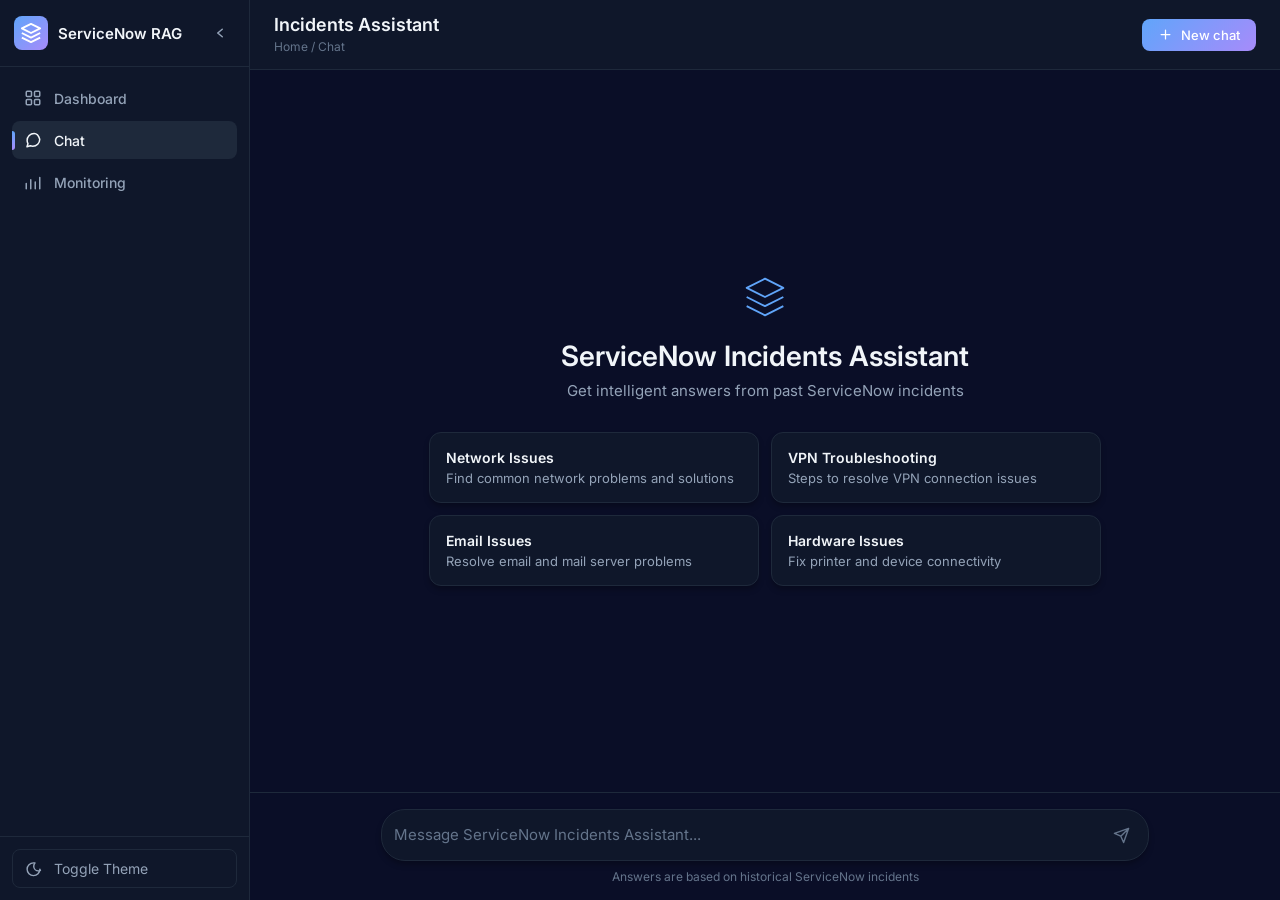
==== templates/chatgpt_style.html @ 2323ad56 "Updated UI, added multiple tools, refined the backend" ====
<!DOCTYPE html>
<html lang="en" data-theme="dark">
<head>
    <meta charset="UTF-8">
    <meta name="viewport" content="width=device-width, initial-scale=1.0">
    <title>ServiceNow RAG - Chat</title>
    <link rel="icon" type="image/x-icon" href="/static/favicon.ico">
    <link rel="preconnect" href="https://fonts.googleapis.com">
    <link rel="preconnect" href="https://fonts.gstatic.com" crossorigin>
    <link href="https://fonts.googleapis.com/css2?family=Inter:wght@300;400;500;600;700&display=swap" rel="stylesheet">
    <link rel="stylesheet" href="/static/sidenav.css">
    <link rel="stylesheet" href="/static/chat_shell.css">
</head>
<body>
    <div class="app-shell">
        <!-- Side Navigation (same as dashboard) -->
        <aside class="sidenav" id="sidenav">
            <div class="sidenav-header">
                <div class="brand">
                    <div class="brand-logo">
                        <svg width="22" height="22" viewBox="0 0 24 24" fill="none">
                            <path d="M12 2L2 7L12 12L22 7L12 2Z" stroke="currentColor" stroke-width="2" stroke-linejoin="round"/>
                            <path d="M2 17L12 22L22 17" stroke="currentColor" stroke-width="2" stroke-linejoin="round"/>
                            <path d="M2 12L12 17L22 12" stroke="currentColor" stroke-width="2" stroke-linejoin="round"/>
                        </svg>
                    </div>
                    <span class="brand-text">ServiceNow RAG</span>
                </div>
                <button class="sidenav-collapse-btn" onclick="toggleSidenav()" title="Collapse sidebar">
                    <svg width="18" height="18" viewBox="0 0 18 18" fill="none">
                        <path d="M11.25 5.25L6.75 9L11.25 12.75" stroke="currentColor" stroke-width="1.5" stroke-linecap="round" stroke-linejoin="round"/>
                    </svg>
                </button>
            </div>

            <nav class="sidenav-nav">
                <a href="/" class="sidenav-item">
                    <svg width="18" height="18" viewBox="0 0 18 18" fill="none">
                        <rect x="2.25" y="2.25" width="5.25" height="5.25" rx="1" stroke="currentColor" stroke-width="1.5"/>
                        <rect x="10.5" y="2.25" width="5.25" height="5.25" rx="1" stroke="currentColor" stroke-width="1.5"/>
                        <rect x="2.25" y="10.5" width="5.25" height="5.25" rx="1" stroke="currentColor" stroke-width="1.5"/>
                        <rect x="10.5" y="10.5" width="5.25" height="5.25" rx="1" stroke="currentColor" stroke-width="1.5"/>
                    </svg>
                    <span class="sidenav-label">Dashboard</span>
                </a>
                <a href="/chat" class="sidenav-item active">
                    <svg width="18" height="18" viewBox="0 0 18 18" fill="none">
                        <path d="M15.75 8.25C15.75 12.1455 12.6455 15.25 8.75 15.25C7.89245 15.25 7.07271 15.0984 6.31675 14.8261L3 15.75L3.99857 12.5921C3.44973 11.6973 3.125 10.6344 3.125 9.5C3.125 5.60448 6.22948 2.5 10.125 2.5C14.0205 2.5 15.75 8.25 15.75 8.25Z" stroke="currentColor" stroke-width="1.5" stroke-linecap="round" stroke-linejoin="round"/>
                    </svg>
                    <span class="sidenav-label">Chat</span>
                </a>
                <a href="/dashboard" class="sidenav-item">
                    <svg width="18" height="18" viewBox="0 0 18 18" fill="none">
                        <path d="M2.25 15.75V10.5M6.75 15.75V6.75M11.25 15.75V9M15.75 15.75V4.5" stroke="currentColor" stroke-width="1.5" stroke-linecap="round"/>
                    </svg>
                    <span class="sidenav-label">Monitoring</span>
                </a>
            </nav>

            <div class="sidenav-footer">
                <button class="theme-btn" onclick="toggleTheme()" title="Toggle theme">
                    <svg class="theme-icon sun" width="17" height="17" viewBox="0 0 18 18" fill="none">
                        <circle cx="9" cy="9" r="3.75" stroke="currentColor" stroke-width="1.5"/>
                        <path d="M9 1.5V3M9 15V16.5M16.5 9H15M3 9H1.5M14.303 3.697L13.243 4.757M4.757 13.243L3.697 14.303M14.303 14.303L13.243 13.243M4.757 4.757L3.697 3.697" stroke="currentColor" stroke-width="1.5" stroke-linecap="round"/>
                    </svg>
                    <svg class="theme-icon moon" width="17" height="17" viewBox="0 0 18 18" fill="none">
                        <path d="M15.75 9.75C15.75 13.4779 12.7279 16.5 9 16.5C5.27208 16.5 2.25 13.4779 2.25 9.75C2.25 6.02208 5.27208 3 9 3C9.53043 3 10.0391 3.0703 10.5234 3.19815C9.71324 4.08573 9.25 5.25873 9.25 6.54165C9.25 9.26557 11.476 11.4915 14.1999 11.4915C14.9742 11.4915 15.7015 11.326 16.3382 11.0321C16.0983 10.4859 15.75 10.0822 15.75 9.75Z" stroke="currentColor" stroke-width="1.5" stroke-linecap="round" stroke-linejoin="round"/>
                    </svg>
                    <span class="sidenav-label">Toggle Theme</span>
                </button>
            </div>
        </aside>

        <!-- Chat Main Area -->
        <div class="main-shell">
            <header class="topbar chat-topbar">
                <button class="sidenav-expand-btn" id="expandBtn" onclick="toggleSidenav()" title="Expand sidebar">
                    <svg width="18" height="18" viewBox="0 0 18 18" fill="none">
                        <path d="M6.75 5.25L11.25 9L6.75 12.75" stroke="currentColor" stroke-width="1.5" stroke-linecap="round" stroke-linejoin="round"/>
                    </svg>
                </button>
                <div class="topbar-title">
                    <h1>Incidents Assistant</h1>
                    <span class="topbar-breadcrumb">Home / Chat</span>
                </div>
                <div class="topbar-actions">
                    <button class="new-chat-btn" onclick="newChat()">
                        <svg width="15" height="15" viewBox="0 0 18 18" fill="none">
                            <path d="M9 3.75V14.25M3.75 9H14.25" stroke="currentColor" stroke-width="1.5" stroke-linecap="round"/>
                        </svg>
                        New chat
                    </button>
                </div>
            </header>

            <div class="chat-messages" id="messagesContainer">
                <div class="welcome-screen" id="welcomeScreen">
                    <div class="welcome-icon">
                        <svg width="44" height="44" viewBox="0 0 48 48" fill="none">
                            <path d="M24 4L4 14L24 24L44 14L24 4Z" stroke="currentColor" stroke-width="2" stroke-linejoin="round"/>
                            <path d="M4 34L24 44L44 34" stroke="currentColor" stroke-width="2" stroke-linejoin="round"/>
                            <path d="M4 24L24 34L44 24" stroke="currentColor" stroke-width="2" stroke-linejoin="round"/>
                        </svg>
                    </div>
                    <h1 class="welcome-title">ServiceNow Incidents Assistant</h1>
                    <p class="welcome-subtitle">Get intelligent answers from past ServiceNow incidents</p>
                    <div class="suggestions-grid">
                        <button class="suggestion-card" onclick="useSuggestion(this.dataset.q)" data-q="What are the most common network issues?">
                            <div class="suggestion-title">Network Issues</div>
                            <div class="suggestion-desc">Find common network problems and solutions</div>
                        </button>
                        <button class="suggestion-card" onclick="useSuggestion(this.dataset.q)" data-q="How to troubleshoot VPN connectivity?">
                            <div class="suggestion-title">VPN Troubleshooting</div>
                            <div class="suggestion-desc">Steps to resolve VPN connection issues</div>
                        </button>
                        <button class="suggestion-card" onclick="useSuggestion(this.dataset.q)" data-q="Email server outage solutions">
                            <div class="suggestion-title">Email Issues</div>
                            <div class="suggestion-desc">Resolve email and mail server problems</div>
                        </button>
                        <button class="suggestion-card" onclick="useSuggestion(this.dataset.q)" data-q="Printer connectivity problems">
                            <div class="suggestion-title">Hardware Issues</div>
                            <div class="suggestion-desc">Fix printer and device connectivity</div>
                        </button>
                    </div>
                </div>
                <div class="messages-list" id="messagesList" style="display: none;"></div>
            </div>

            <div class="chat-input-area">
                <div class="chat-input-wrapper">
                    <form id="chatForm" class="chat-input-form">
                        <textarea id="userInput" class="chat-textarea" placeholder="Message ServiceNow Incidents Assistant..." rows="1"></textarea>
                        <button type="submit" class="send-btn" id="sendBtn" disabled>
                            <svg width="17" height="17" viewBox="0 0 18 18" fill="none">
                                <path d="M16.5 1.5L8.25 9.75M16.5 1.5L11.25 16.5L8.25 9.75M16.5 1.5L1.5 6.75L8.25 9.75" stroke="currentColor" stroke-width="1.5" stroke-linecap="round" stroke-linejoin="round"/>
                            </svg>
                        </button>
                    </form>
                </div>
                <p class="chat-disclaimer">Answers are based on historical ServiceNow incidents</p>
            </div>
        </div>
    </div>

    <script src="/static/sidenav.js"></script>
    <script src="/static/chat.js"></script>
</body>
</html>
---- static/sidenav.css ----
:root[data-theme="dark"] {
    --bg-primary: #0a0e27;
    --bg-secondary: #0f172a;
    --bg-card: linear-gradient(135deg, #0f172a 0%, #1e293b 100%);
    --bg-tertiary: #1e293b;
    --bg-hover: #263348;
    --border-color: #1e293b;
    --border-strong: #334155;
    --text-primary: #f1f5f9;
    --text-secondary: #94a3b8;
    --text-tertiary: #64748b;
    --accent: #60a5fa;
    --accent-purple: #a78bfa;
    --positive: #10b981;
    --negative: #ef4444;
    --shadow: 0 4px 6px -1px rgba(0, 0, 0, 0.3);
    --sidenav-bg: #0f172a;
}

:root[data-theme="light"] {
    --bg-primary: #f1f5f9;
    --bg-secondary: #ffffff;
    --bg-card: linear-gradient(135deg, #ffffff 0%, #f8fafc 100%);
    --bg-tertiary: #e2e8f0;
    --bg-hover: #e2e8f0;
    --border-color: #e2e8f0;
    --border-strong: #cbd5e1;
    --text-primary: #0f172a;
    --text-secondary: #475569;
    --text-tertiary: #94a3b8;
    --accent: #2563eb;
    --accent-purple: #7c3aed;
    --positive: #059669;
    --negative: #dc2626;
    --shadow: 0 4px 6px -1px rgba(0, 0, 0, 0.08);
    --sidenav-bg: #ffffff;
}

* {
    margin: 0;
    padding: 0;
    box-sizing: border-box;
}

.app-shell {
    display: flex;
    height: 100vh;
    background: var(--bg-primary);
    color: var(--text-primary);
}

/* Side Navigation */
.sidenav {
    width: 250px;
    background: var(--sidenav-bg);
    border-right: 1px solid var(--border-color);
    display: flex;
    flex-direction: column;
    transition: width 0.2s ease, margin-left 0.2s ease;
    flex-shrink: 0;
    z-index: 50;
}

.sidenav.collapsed {
    width: 68px;
}

.sidenav-header {
    display: flex;
    align-items: center;
    justify-content: space-between;
    padding: 1rem 0.875rem;
    border-bottom: 1px solid var(--border-color);
    gap: 0.5rem;
}

.brand {
    display: flex;
    align-items: center;
    gap: 0.625rem;
    overflow: hidden;
}

.brand-logo {
    width: 34px;
    height: 34px;
    border-radius: 0.5rem;
    background: linear-gradient(135deg, var(--accent), var(--accent-purple));
    color: #fff;
    display: flex;
    align-items: center;
    justify-content: center;
    flex-shrink: 0;
}

.brand-text {
    font-size: 0.9375rem;
    font-weight: 600;
    white-space: nowrap;
    color: var(--text-primary);
}

.sidenav.collapsed .brand-text {
    display: none;
}

.sidenav-collapse-btn {
    background: transparent;
    color: var(--text-secondary);
    border: none;
    padding: 0.375rem;
    border-radius: 0.375rem;
    cursor: pointer;
    display: flex;
    align-items: center;
    justify-content: center;
    transition: background 0.15s;
    flex-shrink: 0;
}

.sidenav-collapse-btn:hover {
    background: var(--bg-hover);
    color: var(--text-primary);
}

.sidenav.collapsed .sidenav-collapse-btn svg {
    transform: rotate(180deg);
}

.sidenav-nav {
    flex: 1;
    padding: 0.75rem;
    display: flex;
    flex-direction: column;
    gap: 0.25rem;
}

.sidenav-nav .section-title {
    font-size: 0.6875rem;
    font-weight: 600;
    text-transform: uppercase;
    letter-spacing: 0.06em;
    color: var(--text-tertiary);
    padding: 0.5rem 0.75rem 0.375rem;
}

.sidenav.collapsed .sidenav-nav .section-title {
    visibility: hidden;
    height: 0;
    padding: 0;
}

.sidenav-item {
    display: flex;
    align-items: center;
    gap: 0.75rem;
    padding: 0.625rem 0.75rem;
    border-radius: 0.5rem;
    color: var(--text-secondary);
    text-decoration: none;
    font-size: 0.875rem;
    font-weight: 500;
    transition: all 0.15s;
    white-space: nowrap;
    overflow: hidden;
    position: relative;
}

.sidenav-item:hover {
    background: var(--bg-hover);
    color: var(--text-primary);
}

.sidenav-item.active {
    background: var(--bg-tertiary);
    color: var(--text-primary);
}

.sidenav-item.active::before {
    content: "";
    position: absolute;
    left: 0;
    top: 25%;
    height: 50%;
    width: 3px;
    border-radius: 0 3px 3px 0;
    background: linear-gradient(180deg, var(--accent), var(--accent-purple));
}

.sidenav-item svg {
    flex-shrink: 0;
}

.sidenav-label {
    white-space: nowrap;
}

.sidenav.collapsed .sidenav-label {
    display: none;
}

.sidenav.collapsed .sidenav-item {
    justify-content: center;
    padding: 0.625rem;
}

.sidenav-footer {
    padding: 0.75rem;
    border-top: 1px solid var(--border-color);
}

.theme-btn {
    width: 100%;
    display: flex;
    align-items: center;
    gap: 0.75rem;
    background: transparent;
    color: var(--text-secondary);
    border: 1px solid var(--border-color);
    padding: 0.625rem 0.75rem;
    border-radius: 0.5rem;
    cursor: pointer;
    font-size: 0.875rem;
    font-family: inherit;
    transition: all 0.15s;
    white-space: nowrap;
    overflow: hidden;
}

.theme-btn:hover {
    background: var(--bg-hover);
    color: var(--text-primary);
    border-color: var(--border-strong);
}

.sidenav.collapsed .theme-btn {
    justify-content: center;
    padding: 0.625rem;
}

.sidenav.collapsed .theme-btn .sidenav-label {
    display: none;
}

.theme-icon {
    flex-shrink: 0;
}

:root[data-theme="dark"] .theme-icon.sun {
    display: none;
}

:root[data-theme="dark"] .theme-icon.moon {
    display: block;
}

:root[data-theme="light"] .theme-icon.sun {
    display: block;
}

:root[data-theme="light"] .theme-icon.moon {
    display: none;
}

/* Main Shell */
.main-shell {
    flex: 1;
    display: flex;
    flex-direction: column;
    overflow: hidden;
    min-width: 0;
}

/* Topbar */
.topbar {
    display: flex;
    align-items: center;
    gap: 1rem;
    padding: 0.875rem 1.5rem;
    background: var(--bg-secondary);
    border-bottom: 1px solid var(--border-color);
}

.sidenav-expand-btn {
    display: none;
    background: transparent;
    color: var(--text-secondary);
    border: 1px solid var(--border-color);
    padding: 0.375rem;
    border-radius: 0.375rem;
    cursor: pointer;
    align-items: center;
    justify-content: center;
    transition: all 0.15s;
}

.sidenav.collapsed + .main-shell .sidenav-expand-btn {
    display: flex;
}

.sidenav-expand-btn:hover {
    background: var(--bg-hover);
    color: var(--text-primary);
}

.topbar-title h1 {
    font-size: 1.125rem;
    font-weight: 600;
    color: var(--text-primary);
}

.topbar-breadcrumb {
    font-size: 0.75rem;
    color: var(--text-tertiary);
}

.topbar-actions {
    margin-left: auto;
    display: flex;
    align-items: center;
    gap: 0.75rem;
}

.topbar-chat-link {
    display: flex;
    align-items: center;
    gap: 0.5rem;
    background: linear-gradient(135deg, var(--accent), var(--accent-purple));
    color: #fff;
    text-decoration: none;
    padding: 0.5rem 1rem;
    border-radius: 0.5rem;
    font-size: 0.8125rem;
    font-weight: 500;
    transition: opacity 0.15s;
}

.topbar-chat-link:hover {
    opacity: 0.9;
}

.last-update {
    color: var(--text-tertiary);
    font-size: 0.75rem;
}

/* Dashboard Body */
.dashboard-body {
    flex: 1;
    overflow-y: auto;
    padding: 1.5rem;
}

.dashboard-body::-webkit-scrollbar {
    width: 8px;
}

.dashboard-body::-webkit-scrollbar-thumb {
    background: var(--border-strong);
    border-radius: 4px;
}

/* Overrides for dashboard.css cards using variables */
.metrics-grid {
    display: grid;
    grid-template-columns: repeat(auto-fit, minmax(220px, 1fr));
    gap: 1rem;
    margin-bottom: 1.5rem;
}

.metric-card {
    background: var(--bg-card);
    border: 1px solid var(--border-color);
    border-radius: 0.75rem;
    padding: 1.25rem;
    box-shadow: var(--shadow);
    transition: all 0.2s;
}

.metric-card:hover {
    border-color: var(--border-strong);
}

.metric-header {
    display: flex;
    justify-content: space-between;
    align-items: center;
    margin-bottom: 0.75rem;
}

.metric-label {
    color: var(--text-secondary);
    font-size: 0.8125rem;
    font-weight: 500;
}

.status-indicator {
    width: 10px;
    height: 10px;
    border-radius: 50%;
    background: var(--positive);
    box-shadow: 0 0 10px rgba(16, 185, 129, 0.5);
}

.metric-value {
    font-size: 1.75rem;
    font-weight: 700;
    color: var(--text-primary);
    margin-bottom: 0.375rem;
}

.metric-change {
    font-size: 0.75rem;
    font-weight: 500;
}

.metric-change.positive {
    color: var(--positive);
}

.metric-change.neutral {
    color: var(--text-tertiary);
}

.metric-subtext {
    color: var(--text-tertiary);
    font-size: 0.75rem;
}

.charts-grid {
    display: grid;
    grid-template-columns: 2fr 1fr;
    gap: 1rem;
    margin-bottom: 1.5rem;
}

.chart-card {
    background: var(--bg-card);
    border: 1px solid var(--border-color);
    border-radius: 0.75rem;
    padding: 1.25rem;
    box-shadow: var(--shadow);
}

.chart-header {
    display: flex;
    justify-content: space-between;
    align-items: center;
    margin-bottom: 1rem;
}

.chart-title {
    font-size: 0.9375rem;
    font-weight: 600;
    color: var(--text-primary);
}

.bottom-grid {
    display: grid;
    grid-template-columns: 2fr 1fr;
    gap: 1rem;
    padding-bottom: 1rem;
}

.table-card,
.agent-info-card {
    background: var(--bg-card);
    border: 1px solid var(--border-color);
    border-radius: 0.75rem;
    overflow: hidden;
    box-shadow: var(--shadow);
}

.table-header {
    padding: 1rem 1.25rem;
    border-bottom: 1px solid var(--border-color);
}

.table-title {
    font-size: 0.9375rem;
    font-weight: 600;
    color: var(--text-primary);
}

.table-container {
    overflow-x: auto;
}

.data-table {
    width: 100%;
    border-collapse: collapse;
}

.data-table thead {
    background: var(--bg-tertiary);
}

.data-table th {
    padding: 0.75rem 1.25rem;
    text-align: left;
    font-size: 0.6875rem;
    font-weight: 600;
    color: var(--text-secondary);
    text-transform: uppercase;
    letter-spacing: 0.05em;
}

.data-table tbody tr {
    border-bottom: 1px solid var(--border-color);
    transition: background 0.2s;
}

.data-table tbody tr:hover {
    background: var(--bg-hover);
}

.data-table tbody tr:last-child {
    border-bottom: none;
}

.data-table td {
    padding: 0.875rem 1.25rem;
    font-size: 0.8125rem;
    color: var(--text-secondary);
}

.status-badge {
    display: inline-flex;
    align-items: center;
    padding: 0.25rem 0.625rem;
    border-radius: 0.375rem;
    font-size: 0.75rem;
    font-weight: 500;
}

.status-badge.success {
    background: rgba(16, 185, 129, 0.12);
    color: var(--positive);
}

.status-badge.error {
    background: rgba(239, 68, 68, 0.12);
    color: var(--negative);
}

.query-text {
    max-width: 250px;
    overflow: hidden;
    text-overflow: ellipsis;
    white-space: nowrap;
}

.agent-info {
    padding: 1rem 1.25rem;
}

.info-row {
    display: flex;
    justify-content: space-between;
    padding: 0.75rem 0;
    border-bottom: 1px solid var(--border-color);
}

.info-row:last-child {
    border-bottom: none;
}

.info-label {
    color: var(--text-secondary);
    font-size: 0.8125rem;
}

.info-value {
    color: var(--text-primary);
    font-size: 0.8125rem;
    font-weight: 500;
    text-align: right;
}

.refresh-btn {
    display: flex;
    align-items: center;
    gap: 0.5rem;
    background: var(--bg-tertiary);
    color: var(--text-primary);
    border: 1px solid var(--border-color);
    padding: 0.5rem 1rem;
    border-radius: 0.5rem;
    cursor: pointer;
    font-size: 0.8125rem;
    font-family: inherit;
    transition: all 0.15s;
}

.refresh-btn:hover {
    background: var(--bg-hover);
    border-color: var(--border-strong);
}

@media (max-width: 968px) {
    .charts-grid,
    .bottom-grid {
        grid-template-columns: 1fr;
    }

    .sidenav {
        position: absolute;
        height: 100vh;
        left: 0;
        top: 0;
        transform: translateX(0);
    }

    .sidenav.collapsed {
        transform: translateX(-250px);
    }

    .sidenav-expand-btn {
        display: flex;
    }
}

.refresh-btn.loading svg {
    animation: spin 0.8s linear infinite;
}

.refresh-btn.loading {
    opacity: 0.7;
    pointer-events: none;
}

@keyframes spin {
    to { transform: rotate(360deg); }
}
---- static/chat_shell.css ----
* {
    margin: 0;
    padding: 0;
    box-sizing: border-box;
}

body {
    font-family: 'Inter', -apple-system, BlinkMacSystemFont, 'Segoe UI', sans-serif;
    background: var(--bg-primary);
    color: var(--text-primary);
    height: 100vh;
    overflow: hidden;
}

.chat-topbar .new-chat-btn {
    display: flex;
    align-items: center;
    gap: 0.5rem;
    background: linear-gradient(135deg, var(--accent), var(--accent-purple));
    color: #fff;
    border: none;
    padding: 0.5rem 1rem;
    border-radius: 0.5rem;
    font-size: 0.8125rem;
    font-weight: 500;
    font-family: inherit;
    cursor: pointer;
    transition: opacity 0.15s;
}

.chat-topbar .new-chat-btn:hover {
    opacity: 0.9;
}

.chat-messages {
    flex: 1;
    overflow-y: auto;
    overflow-x: hidden;
    display: flex;
    flex-direction: column;
}

.chat-messages::-webkit-scrollbar {
    width: 8px;
}

.chat-messages::-webkit-scrollbar-thumb {
    background: var(--border-strong);
    border-radius: 4px;
}

.welcome-screen {
    max-width: 720px;
    margin: 0 auto;
    padding: 2.5rem 1.5rem;
    text-align: center;
    width: 100%;
    display: flex;
    flex-direction: column;
    justify-content: center;
    flex: 1;
}

.welcome-icon {
    color: var(--accent);
    display: flex;
    justify-content: center;
    margin-bottom: 1.25rem;
}

.welcome-title {
    font-size: 1.75rem;
    font-weight: 600;
    color: var(--text-primary);
    margin-bottom: 0.5rem;
}

.welcome-subtitle {
    font-size: 0.9375rem;
    color: var(--text-secondary);
    margin-bottom: 2rem;
}

.suggestions-grid {
    display: grid;
    grid-template-columns: repeat(2, 1fr);
    gap: 0.75rem;
}

.suggestion-card {
    background: var(--bg-secondary);
    border: 1px solid var(--border-color);
    padding: 1rem;
    border-radius: 0.75rem;
    text-align: left;
    cursor: pointer;
    transition: all 0.15s;
    color: var(--text-primary);
    font-family: inherit;
    box-shadow: var(--shadow);
}

.suggestion-card:hover {
    background: var(--bg-hover);
    border-color: var(--border-strong);
    transform: translateY(-1px);
}

.suggestion-title {
    font-weight: 600;
    font-size: 0.875rem;
    margin-bottom: 0.25rem;
    color: var(--text-primary);
}

.suggestion-desc {
    font-size: 0.8125rem;
    color: var(--text-secondary);
}

.messages-list {
    max-width: 768px;
    margin: 0 auto;
    padding: 1.5rem 1.5rem;
    width: 100%;
}

.message {
    padding: 1.25rem 0;
}

.message.user {
    background: var(--bg-tertiary);
    margin: 0 -100vw;
    padding: 1.25rem calc(100vw + 1.5rem);
    border-top: 1px solid var(--border-color);
    border-bottom: 1px solid var(--border-color);
}

.message-inner {
    max-width: 768px;
    margin: 0 auto;
    width: 100%;
    display: flex;
    gap: 1rem;
}

.message-avatar {
    width: 30px;
    height: 30px;
    border-radius: 0.375rem;
    display: flex;
    align-items: center;
    justify-content: center;
    flex-shrink: 0;
    background: linear-gradient(135deg, var(--accent), var(--accent-purple));
    color: #fff;
}

.message.user .message-avatar {
    background: var(--bg-hover);
    color: var(--text-secondary);
    border: 1px solid var(--border-color);
}

.message-text {
    flex: 1;
    line-height: 1.75;
    font-size: 0.9375rem;
    white-space: pre-wrap;
    word-break: break-word;
    color: var(--text-primary);
}

.chat-input-area {
    border-top: 1px solid var(--border-color);
    padding: 1rem 1.5rem;
    background: var(--bg-primary);
}

.chat-input-wrapper {
    max-width: 768px;
    margin: 0 auto;
}

.chat-input-form {
    display: flex;
    gap: 0.5rem;
    align-items: flex-end;
    background: var(--bg-secondary);
    border: 1px solid var(--border-color);
    border-radius: 1.5rem;
    padding: 0.625rem 0.75rem;
    transition: border-color 0.15s;
    box-shadow: var(--shadow);
}

.chat-input-form:focus-within {
    border-color: var(--accent);
}

.chat-textarea {
    flex: 1;
    background: transparent;
    border: none;
    color: var(--text-primary);
    font-size: 0.9375rem;
    resize: none;
    max-height: 200px;
    outline: none;
    line-height: 1.5;
    font-family: inherit;
    padding: 0.25rem 0;
}

.chat-textarea::placeholder {
    color: var(--text-tertiary);
}

.send-btn {
    background: transparent;
    color: var(--text-tertiary);
    border: none;
    padding: 0.375rem;
    border-radius: 0.375rem;
    cursor: not-allowed;
    display: flex;
    align-items: center;
    justify-content: center;
    transition: all 0.15s;
    flex-shrink: 0;
}

.send-btn:not(:disabled) {
    color: var(--text-primary);
    cursor: pointer;
}

.send-btn:not(:disabled):hover {
    background: var(--bg-hover);
}

.chat-disclaimer {
    text-align: center;
    font-size: 0.75rem;
    color: var(--text-tertiary);
    margin-top: 0.5rem;
}

.typing-indicator {
    display: flex;
    gap: 0.375rem;
    padding: 0.5rem 0;
}

.typing-dot {
    width: 8px;
    height: 8px;
    border-radius: 50%;
    background: var(--text-tertiary);
    animation: blink 1.4s infinite;
}

.typing-dot:nth-child(2) { animation-delay: 0.2s; }
.typing-dot:nth-child(3) { animation-delay: 0.4s; }

@keyframes blink {
    0%, 60%, 100% { transform: translateY(0); opacity: 0.4; }
    30% { transform: translateY(-8px); opacity: 1; }
}

@media (max-width: 768px) {
    .suggestions-grid {
        grid-template-columns: 1fr;
    }

    .welcome-title {
        font-size: 1.5rem;
    }
}
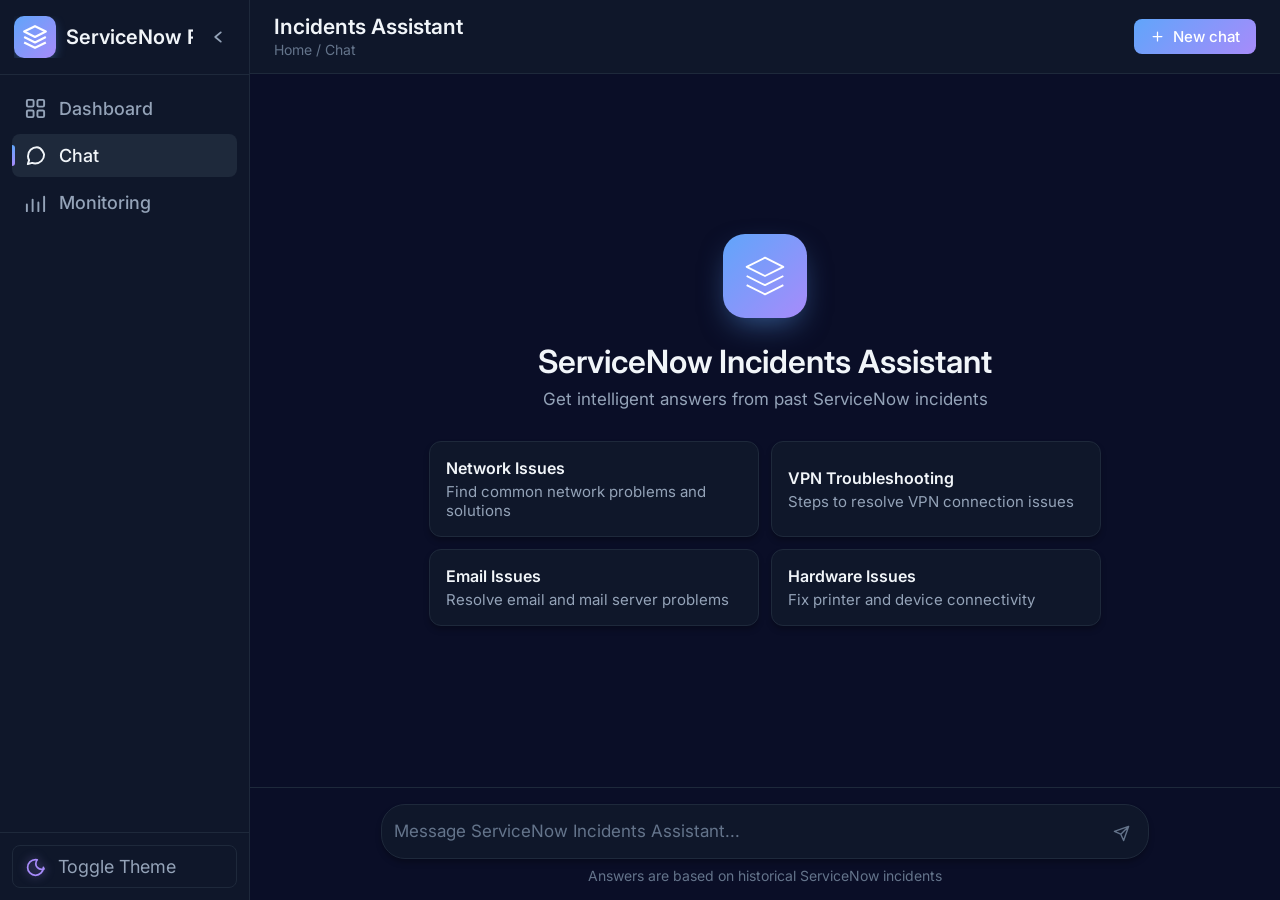
==== commit 8273ce64: "Updated DB details" ====
--- a/templates/chatgpt_style.html
+++ b/templates/chatgpt_style.html
@@ -4,7 +4,11 @@
     <meta charset="UTF-8">
     <meta name="viewport" content="width=device-width, initial-scale=1.0">
     <title>ServiceNow RAG - Chat</title>
-    <link rel="icon" type="image/x-icon" href="/static/favicon.ico">
+    <link rel="icon" type="image/svg+xml" href="/static/favicon.svg">
+    <link rel="icon" type="image/x-icon" sizes="16x16 32x32 48x48" href="/static/favicon.ico">
+    <link rel="icon" type="image/png" sizes="32x32" href="/static/favicon-32.png">
+    <link rel="icon" type="image/png" sizes="192x192" href="/static/icon-192.png">
+    <link rel="apple-touch-icon" href="/static/apple-touch-icon.png">
     <link rel="preconnect" href="https://fonts.googleapis.com">
     <link rel="preconnect" href="https://fonts.gstatic.com" crossorigin>
     <link href="https://fonts.googleapis.com/css2?family=Inter:wght@300;400;500;600;700&display=swap" rel="stylesheet">
--- a/static/sidenav.css
+++ b/static/sidenav.css
@@ -94,7 +94,7 @@
 }
 
 .brand-text {
-    font-size: 0.9375rem;
+    font-size: 1.25rem;
     font-weight: 600;
     white-space: nowrap;
     color: var(--text-primary);
@@ -136,7 +136,7 @@
 }
 
 .sidenav-nav .section-title {
-    font-size: 0.6875rem;
+    font-size: 0.9375rem;
     font-weight: 600;
     text-transform: uppercase;
     letter-spacing: 0.06em;
@@ -158,7 +158,7 @@
     border-radius: 0.5rem;
     color: var(--text-secondary);
     text-decoration: none;
-    font-size: 0.875rem;
+    font-size: 1.125rem;
     font-weight: 500;
     transition: all 0.15s;
     white-space: nowrap;
@@ -220,7 +220,7 @@
     padding: 0.625rem 0.75rem;
     border-radius: 0.5rem;
     cursor: pointer;
-    font-size: 0.875rem;
+    font-size: 1.125rem;
     font-family: inherit;
     transition: all 0.15s;
     white-space: nowrap;
@@ -304,13 +304,13 @@
 }
 
 .topbar-title h1 {
-    font-size: 1.125rem;
+    font-size: 1.3125rem;
     font-weight: 600;
     color: var(--text-primary);
 }
 
 .topbar-breadcrumb {
-    font-size: 0.75rem;
+    font-size: 0.875rem;
     color: var(--text-tertiary);
 }
 
@@ -330,7 +330,7 @@
     text-decoration: none;
     padding: 0.5rem 1rem;
     border-radius: 0.5rem;
-    font-size: 0.8125rem;
+    font-size: 0.9375rem;
     font-weight: 500;
     transition: opacity 0.15s;
 }
@@ -341,7 +341,7 @@
 
 .last-update {
     color: var(--text-tertiary);
-    font-size: 0.75rem;
+    font-size: 0.875rem;
 }
 
 /* Dashboard Body */
@@ -390,7 +390,7 @@
 
 .metric-label {
     color: var(--text-secondary);
-    font-size: 0.8125rem;
+    font-size: 0.9375rem;
     font-weight: 500;
 }
 
@@ -403,14 +403,14 @@
 }
 
 .metric-value {
-    font-size: 1.75rem;
+    font-size: 2rem;
     font-weight: 700;
     color: var(--text-primary);
     margin-bottom: 0.375rem;
 }
 
 .metric-change {
-    font-size: 0.75rem;
+    font-size: 0.875rem;
     font-weight: 500;
 }
 
@@ -424,7 +424,7 @@
 
 .metric-subtext {
     color: var(--text-tertiary);
-    font-size: 0.75rem;
+    font-size: 0.875rem;
 }
 
 .charts-grid {
@@ -450,7 +450,7 @@
 }
 
 .chart-title {
-    font-size: 0.9375rem;
+    font-size: 1.0625rem;
     font-weight: 600;
     color: var(--text-primary);
 }
@@ -477,7 +477,7 @@
 }
 
 .table-title {
-    font-size: 0.9375rem;
+    font-size: 1.0625rem;
     font-weight: 600;
     color: var(--text-primary);
 }
@@ -498,7 +498,7 @@
 .data-table th {
     padding: 0.75rem 1.25rem;
     text-align: left;
-    font-size: 0.6875rem;
+    font-size: 0.8125rem;
     font-weight: 600;
     color: var(--text-secondary);
     text-transform: uppercase;
@@ -520,7 +520,7 @@
 
 .data-table td {
     padding: 0.875rem 1.25rem;
-    font-size: 0.8125rem;
+    font-size: 0.9375rem;
     color: var(--text-secondary);
 }
 
@@ -529,7 +529,7 @@
     align-items: center;
     padding: 0.25rem 0.625rem;
     border-radius: 0.375rem;
-    font-size: 0.75rem;
+    font-size: 0.875rem;
     font-weight: 500;
 }
 
@@ -567,12 +567,12 @@
 
 .info-label {
     color: var(--text-secondary);
-    font-size: 0.8125rem;
+    font-size: 0.9375rem;
 }
 
 .info-value {
     color: var(--text-primary);
-    font-size: 0.8125rem;
+    font-size: 0.9375rem;
     font-weight: 500;
     text-align: right;
 }
@@ -587,7 +587,7 @@
     padding: 0.5rem 1rem;
     border-radius: 0.5rem;
     cursor: pointer;
-    font-size: 0.8125rem;
+    font-size: 0.9375rem;
     font-family: inherit;
     transition: all 0.15s;
 }
@@ -632,3 +632,73 @@
 @keyframes spin {
     to { transform: rotate(360deg); }
 }
+
+/* ===== Colorful, larger icons ===== */
+.brand-logo {
+    width: 42px;
+    height: 42px;
+    border-radius: 0.625rem;
+    box-shadow: 0 4px 12px -2px rgba(96, 165, 250, 0.45);
+}
+
+.brand-logo svg { width: 26px; height: 26px; }
+
+.sidenav-collapse-btn svg,
+.sidenav-expand-btn svg { width: 22px; height: 22px; }
+
+.sidenav-collapse-btn:hover svg,
+.sidenav-expand-btn:hover svg { color: var(--accent); }
+
+.sidenav-item svg {
+    width: 23px;
+    height: 23px;
+    transition: transform 0.15s ease, filter 0.15s ease;
+}
+
+.sidenav-item:hover svg { transform: scale(1.12); }
+
+.sidenav-item[data-view="dashboard"] svg { color: #3b82f6; }
+.sidenav-item[data-view="dashboard"]:hover svg,
+.sidenav-item[data-view="dashboard"].active svg {
+    color: #60a5fa;
+    filter: drop-shadow(0 0 6px rgba(96, 165, 250, 0.75));
+}
+
+.sidenav-item[data-view="chat"] svg { color: #10b981; }
+.sidenav-item[data-view="chat"]:hover svg,
+.sidenav-item[data-view="chat"].active svg {
+    color: #34d399;
+    filter: drop-shadow(0 0 6px rgba(52, 211, 153, 0.75));
+}
+
+.sidenav-item[data-view="monitoring"] svg { color: #f59e0b; }
+.sidenav-item[data-view="monitoring"]:hover svg,
+.sidenav-item[data-view="monitoring"].active svg {
+    color: #fbbf24;
+    filter: drop-shadow(0 0 6px rgba(251, 191, 36, 0.75));
+}
+
+.theme-btn svg { width: 21px; height: 21px; }
+.theme-icon.sun { color: #fbbf24; filter: drop-shadow(0 0 5px rgba(251, 191, 36, 0.6)); }
+.theme-icon.moon { color: #a78bfa; filter: drop-shadow(0 0 5px rgba(167, 139, 250, 0.6)); }
+
+.refresh-btn svg { width: 19px; height: 19px; color: #38bdf8; }
+.refresh-btn:hover svg { color: #7dd3fc; }
+
+.topbar-chat-link svg { width: 18px; height: 18px; }
+
+/* Dashboard metric icons */
+.metric-label {
+    display: flex;
+    align-items: center;
+    gap: 0.5rem;
+}
+
+.metric-ico {
+    width: 21px;
+    height: 21px;
+    flex-shrink: 0;
+    filter: drop-shadow(0 0 5px currentColor);
+}
+
+.suggestion-title { color: var(--text-primary); }
--- a/static/chat_shell.css
+++ b/static/chat_shell.css
@@ -21,7 +21,7 @@
     border: none;
     padding: 0.5rem 1rem;
     border-radius: 0.5rem;
-    font-size: 0.8125rem;
+    font-size: 0.9375rem;
     font-weight: 500;
     font-family: inherit;
     cursor: pointer;
@@ -62,21 +62,29 @@
 }
 
 .welcome-icon {
-    color: var(--accent);
-    display: flex;
-    justify-content: center;
-    margin-bottom: 1.25rem;
-}
+    width: 84px;
+    height: 84px;
+    border-radius: 22px;
+    background: linear-gradient(135deg, var(--accent) 0%, var(--accent-purple) 100%);
+    color: #fff;
+    display: flex;
+    align-items: center;
+    justify-content: center;
+    margin: 0 auto 1.5rem;
+    box-shadow: 0 12px 30px -8px rgba(96, 165, 250, 0.5);
+}
+
+.welcome-icon svg { width: 44px; height: 44px; }
 
 .welcome-title {
-    font-size: 1.75rem;
+    font-size: 2rem;
     font-weight: 600;
     color: var(--text-primary);
     margin-bottom: 0.5rem;
 }
 
 .welcome-subtitle {
-    font-size: 0.9375rem;
+    font-size: 1.0625rem;
     color: var(--text-secondary);
     margin-bottom: 2rem;
 }
@@ -108,13 +116,13 @@
 
 .suggestion-title {
     font-weight: 600;
-    font-size: 0.875rem;
+    font-size: 1rem;
     margin-bottom: 0.25rem;
     color: var(--text-primary);
 }
 
 .suggestion-desc {
-    font-size: 0.8125rem;
+    font-size: 0.9375rem;
     color: var(--text-secondary);
 }
 
@@ -146,27 +154,28 @@
 }
 
 .message-avatar {
-    width: 30px;
-    height: 30px;
-    border-radius: 0.375rem;
+    width: 38px;
+    height: 38px;
+    border-radius: 0.625rem;
     display: flex;
     align-items: center;
     justify-content: center;
     flex-shrink: 0;
     background: linear-gradient(135deg, var(--accent), var(--accent-purple));
     color: #fff;
+    box-shadow: 0 4px 10px -3px rgba(96, 165, 250, 0.5);
 }
 
 .message.user .message-avatar {
-    background: var(--bg-hover);
-    color: var(--text-secondary);
-    border: 1px solid var(--border-color);
+    background: linear-gradient(135deg, #10b981, #06b6d4);
+    color: #fff;
+    box-shadow: 0 4px 10px -3px rgba(16, 185, 129, 0.5);
 }
 
 .message-text {
     flex: 1;
     line-height: 1.75;
-    font-size: 0.9375rem;
+    font-size: 1.0625rem;
     white-space: pre-wrap;
     word-break: break-word;
     color: var(--text-primary);
@@ -204,7 +213,7 @@
     background: transparent;
     border: none;
     color: var(--text-primary);
-    font-size: 0.9375rem;
+    font-size: 1.0625rem;
     resize: none;
     max-height: 200px;
     outline: none;
@@ -242,7 +251,7 @@
 
 .chat-disclaimer {
     text-align: center;
-    font-size: 0.75rem;
+    font-size: 0.875rem;
     color: var(--text-tertiary);
     margin-top: 0.5rem;
 }
@@ -275,6 +284,6 @@
     }
 
     .welcome-title {
-        font-size: 1.5rem;
+        font-size: 1.75rem;
     }
 }
